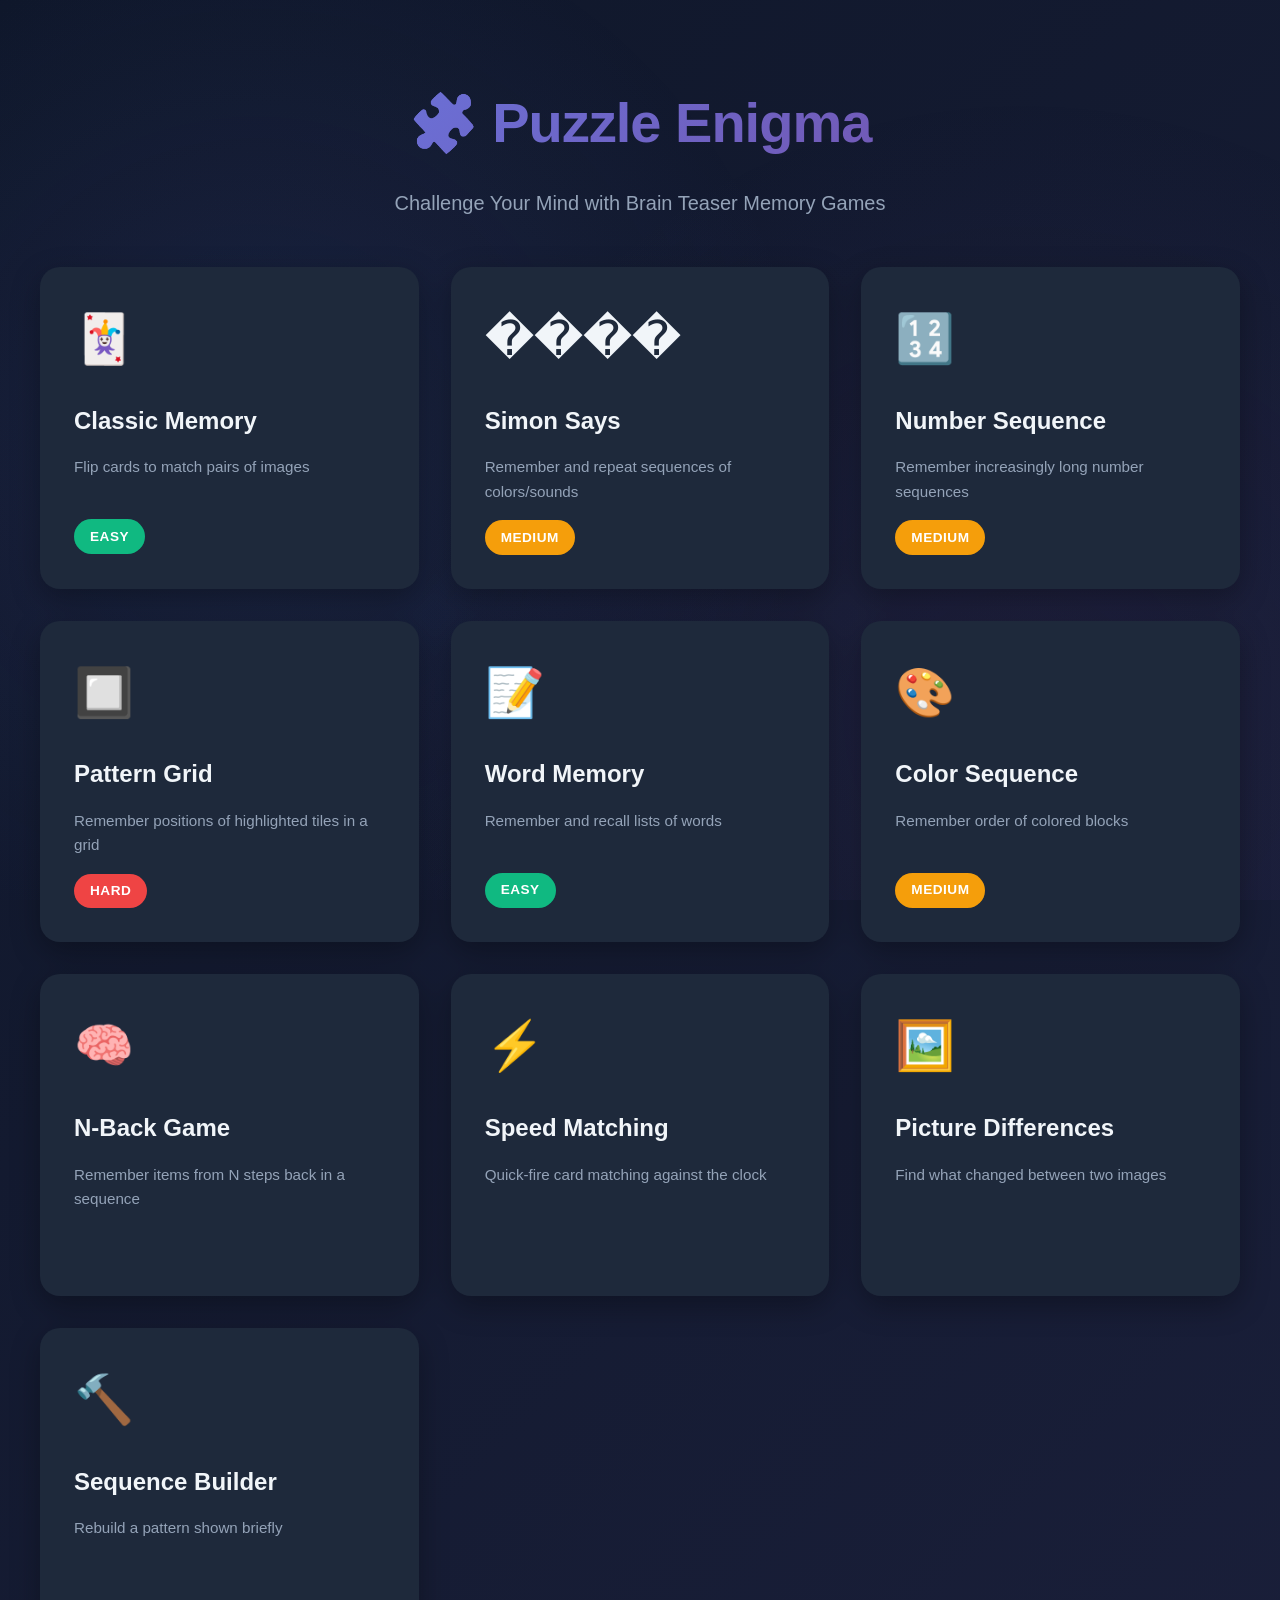
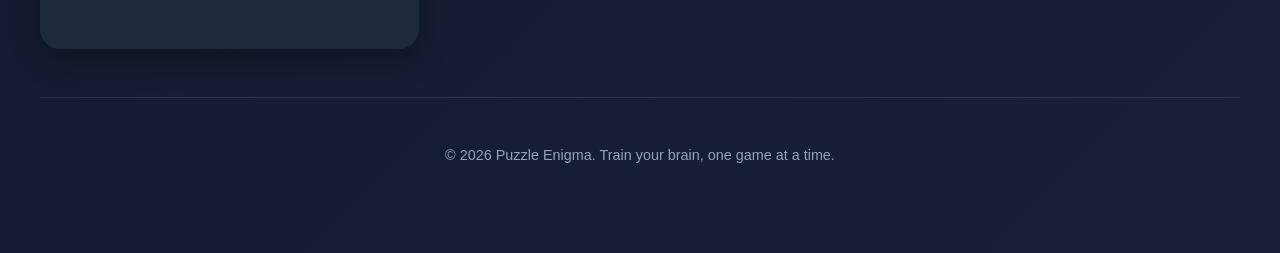
==== index.html @ 1c140a5d "Initial commit" ====
<!DOCTYPE html>
<html lang="en">
<head>
    <meta charset="UTF-8">
    <meta name="viewport" content="width=device-width, initial-scale=1.0">
    <title>Puzzle Enigma - Brain Teaser Memory Games</title>
    <link rel="stylesheet" href="style.css">
</head>
<body>
    <div class="container">
        <header>
            <h1 class="title">🧩 Puzzle Enigma</h1>
            <p class="subtitle">Challenge Your Mind with Brain Teaser Memory Games</p>
        </header>

        <main class="games-grid">
            <div class="game-card" data-game="pairs">
                <div class="game-icon">🃏</div>
                <h3>Classic Memory</h3>
                <p>Flip cards to match pairs of images</p>
                <div class="difficulty">Easy</div>
            </div>

            <div class="game-card" data-game="simon">
                <div class="game-icon">����</div>
                <h3>Simon Says</h3>
                <p>Remember and repeat sequences of colors/sounds</p>
                <div class="difficulty">Medium</div>
            </div>

            <div class="game-card" data-game="number-sequence">
                <div class="game-icon">🔢</div>
                <h3>Number Sequence</h3>
                <p>Remember increasingly long number sequences</p>
                <div class="difficulty">Medium</div>
            </div>

            <div class="game-card" data-game="pattern-grid">
                <div class="game-icon">🔲</div>
                <h3>Pattern Grid</h3>
                <p>Remember positions of highlighted tiles in a grid</p>
                <div class="difficulty">Hard</div>
            </div>

            <div class="game-card" data-game="word-memory">
                <div class="game-icon">📝</div>
                <h3>Word Memory</h3>
                <p>Remember and recall lists of words</p>
                <div class="difficulty">Easy</div>
            </div>

            <div class="game-card" data-game="color-sequence">
                <div class="game-icon">🎨</div>
                <h3>Color Sequence</h3>
                <p>Remember order of colored blocks</p>
                <div class="difficulty">Medium</div>
            </div>

            <div class="game-card" data-game="n-back">
                <div class="game-icon">🧠</div>
                <h3>N-Back Game</h3>
                <p>Remember items from N steps back in a sequence</p>
                <div class="difficulty">Expert</div>
            </div>

            <div class="game-card" data-game="speed-matching">
                <div class="game-icon">⚡</div>
                <h3>Speed Matching</h3>
                <p>Quick-fire card matching against the clock</p>
                <div class="difficulty">Hard</div>
            </div>

            <div class="game-card" data-game="picture-differences">
                <div class="game-icon">🖼️</div>
                <h3>Picture Differences</h3>
                <p>Find what changed between two images</p>
                <div class="difficulty">Medium</div>
            </div>

            <div class="game-card" data-game="sequence-builder">
                <div class="game-icon">🔨</div>
                <h3>Sequence Builder</h3>
                <p>Rebuild a pattern shown briefly</p>
                <div class="difficulty">Hard</div>
            </div>
        </main>

        <footer>
            <p>&copy; 2026 Puzzle Enigma. Train your brain, one game at a time.</p>
        </footer>
    </div>

    <script src="script.js"></script>
</body>
</html>
---- style.css ----
it* {
    margin: 0;
    padding: 0;
    box-sizing: border-box;
}

:root {
    --primary-color: #667eea;
    --primary-dark: #5568d3;
    --secondary-color: #764ba2;
    --bg-color: #0f172a;
    --surface-color: #1e293b;
    --text-color: #f1f5f9;
    --text-muted: #94a3b8;
    --accent-easy: #10b981;
    --accent-medium: #f59e0b;
    --accent-hard: #ef4444;
    --accent-expert: #8b5cf6;
    --shadow: 0 10px 30px rgba(0, 0, 0, 0.3);
    --shadow-hover: 0 15px 40px rgba(102, 126, 234, 0.4);
}

body {
    font-family: -apple-system, BlinkMacSystemFont, 'Segoe UI', Roboto, Oxygen, Ubuntu, Cantarell, sans-serif;
    background: linear-gradient(135deg, var(--bg-color) 0%, #1a1f3a 100%);
    color: var(--text-color);
    min-height: 100vh;
    line-height: 1.6;
    overflow-x: hidden;
}

body::before {
    content: '';
    position: fixed;
    top: 0;
    left: 0;
    width: 100%;
    height: 100%;
    background:
        radial-gradient(circle at 20% 50%, rgba(102, 126, 234, 0.1) 0%, transparent 50%),
        radial-gradient(circle at 80% 80%, rgba(118, 75, 162, 0.1) 0%, transparent 50%);
    pointer-events: none;
    z-index: 0;
}

.container {
    position: relative;
    max-width: 1400px;
    margin: 0 auto;
    padding: 2rem;
    z-index: 1;
}

header {
    text-align: center;
    margin-bottom: 3rem;
    animation: fadeInDown 0.8s ease-out;
}

.title {
    font-size: 3.5rem;
    font-weight: 800;
    background: linear-gradient(135deg, var(--primary-color), var(--secondary-color));
    -webkit-background-clip: text;
    -webkit-text-fill-color: transparent;
    background-clip: text;
    margin-bottom: 0.5rem;
    letter-spacing: -1px;
}

.subtitle {
    font-size: 1.25rem;
    color: var(--text-muted);
    font-weight: 300;
}

.games-grid {
    display: grid;
    grid-template-columns: repeat(auto-fit, minmax(280px, 1fr));
    gap: 2rem;
    margin-bottom: 3rem;
    animation: fadeInUp 0.8s ease-out 0.2s both;
}

.game-card {
    background: var(--surface-color);
    border-radius: 20px;
    padding: 2rem;
    cursor: pointer;
    transition: all 0.3s cubic-bezier(0.4, 0, 0.2, 1);
    border: 2px solid transparent;
    box-shadow: var(--shadow);
    position: relative;
    overflow: hidden;
}

.game-card::before {
    content: '';
    position: absolute;
    top: 0;
    left: 0;
    width: 100%;
    height: 100%;
    background: linear-gradient(135deg, var(--primary-color), var(--secondary-color));
    opacity: 0;
    transition: opacity 0.3s ease;
    z-index: 0;
}

.game-card:hover::before {
    opacity: 0.1;
}

.game-card:hover {
    transform: translateY(-8px);
    box-shadow: var(--shadow-hover);
    border-color: var(--primary-color);
}

.game-card > * {
    position: relative;
    z-index: 1;
}

.game-icon {
    font-size: 3rem;
    margin-bottom: 1rem;
    transition: transform 0.3s ease;
}

.game-card:hover .game-icon {
    transform: scale(1.1) rotate(5deg);
}

.game-card h3 {
    font-size: 1.5rem;
    margin-bottom: 0.5rem;
    color: var(--text-color);
    font-weight: 700;
}

.game-card p {
    color: var(--text-muted);
    font-size: 0.95rem;
    margin-bottom: 1rem;
    min-height: 3rem;
}

.difficulty {
    display: inline-block;
    padding: 0.4rem 1rem;
    border-radius: 20px;
    font-size: 0.85rem;
    font-weight: 600;
    text-transform: uppercase;
    letter-spacing: 0.5px;
}

.difficulty {
    background: var(--accent-medium);
    color: white;
}

.game-card[data-game="pairs"] .difficulty,
.game-card[data-game="word-memory"] .difficulty {
    background: var(--accent-easy);
}

.game-card[data-game="pattern-grid"] .difficulty,
.game-card[data-game="speed-matching"] .difficulty,
.game-card[data-game="sequence-builder"] .difficulty {
    background: var(--accent-hard);
}

.game-card[data-game="n-back"] .difficulty {
    background: var(--accent-expert);
}

footer {
    text-align: center;
    padding: 2rem 0;
    color: var(--text-muted);
    font-size: 0.9rem;
    border-top: 1px solid rgba(255, 255, 255, 0.1);
    animation: fadeIn 0.8s ease-out 0.4s both;
}

/* Animations */
@keyframes fadeInDown {
    from {
        opacity: 0;
        transform: translateY(-30px);
    }
    to {
        opacity: 1;
        transform: translateY(0);
    }
}

@keyframes fadeInUp {
    from {
        opacity: 0;
        transform: translateY(30px);
    }
    to {
        opacity: 1;
        transform: translateY(0);
    }
}

@keyframes fadeIn {
    from {
        opacity: 0;
    }
    to {
        opacity: 1;
    }
}

/* Responsive Design */
@media (max-width: 768px) {
    .container {
        padding: 1.5rem;
    }

    .title {
        font-size: 2.5rem;
    }

    .subtitle {
        font-size: 1rem;
    }

    .games-grid {
        grid-template-columns: 1fr;
        gap: 1.5rem;
    }

    .game-card {
        padding: 1.5rem;
    }
}

@media (max-width: 480px) {
    .title {
        font-size: 2rem;
    }

    .game-card h3 {
        font-size: 1.25rem;
    }
}
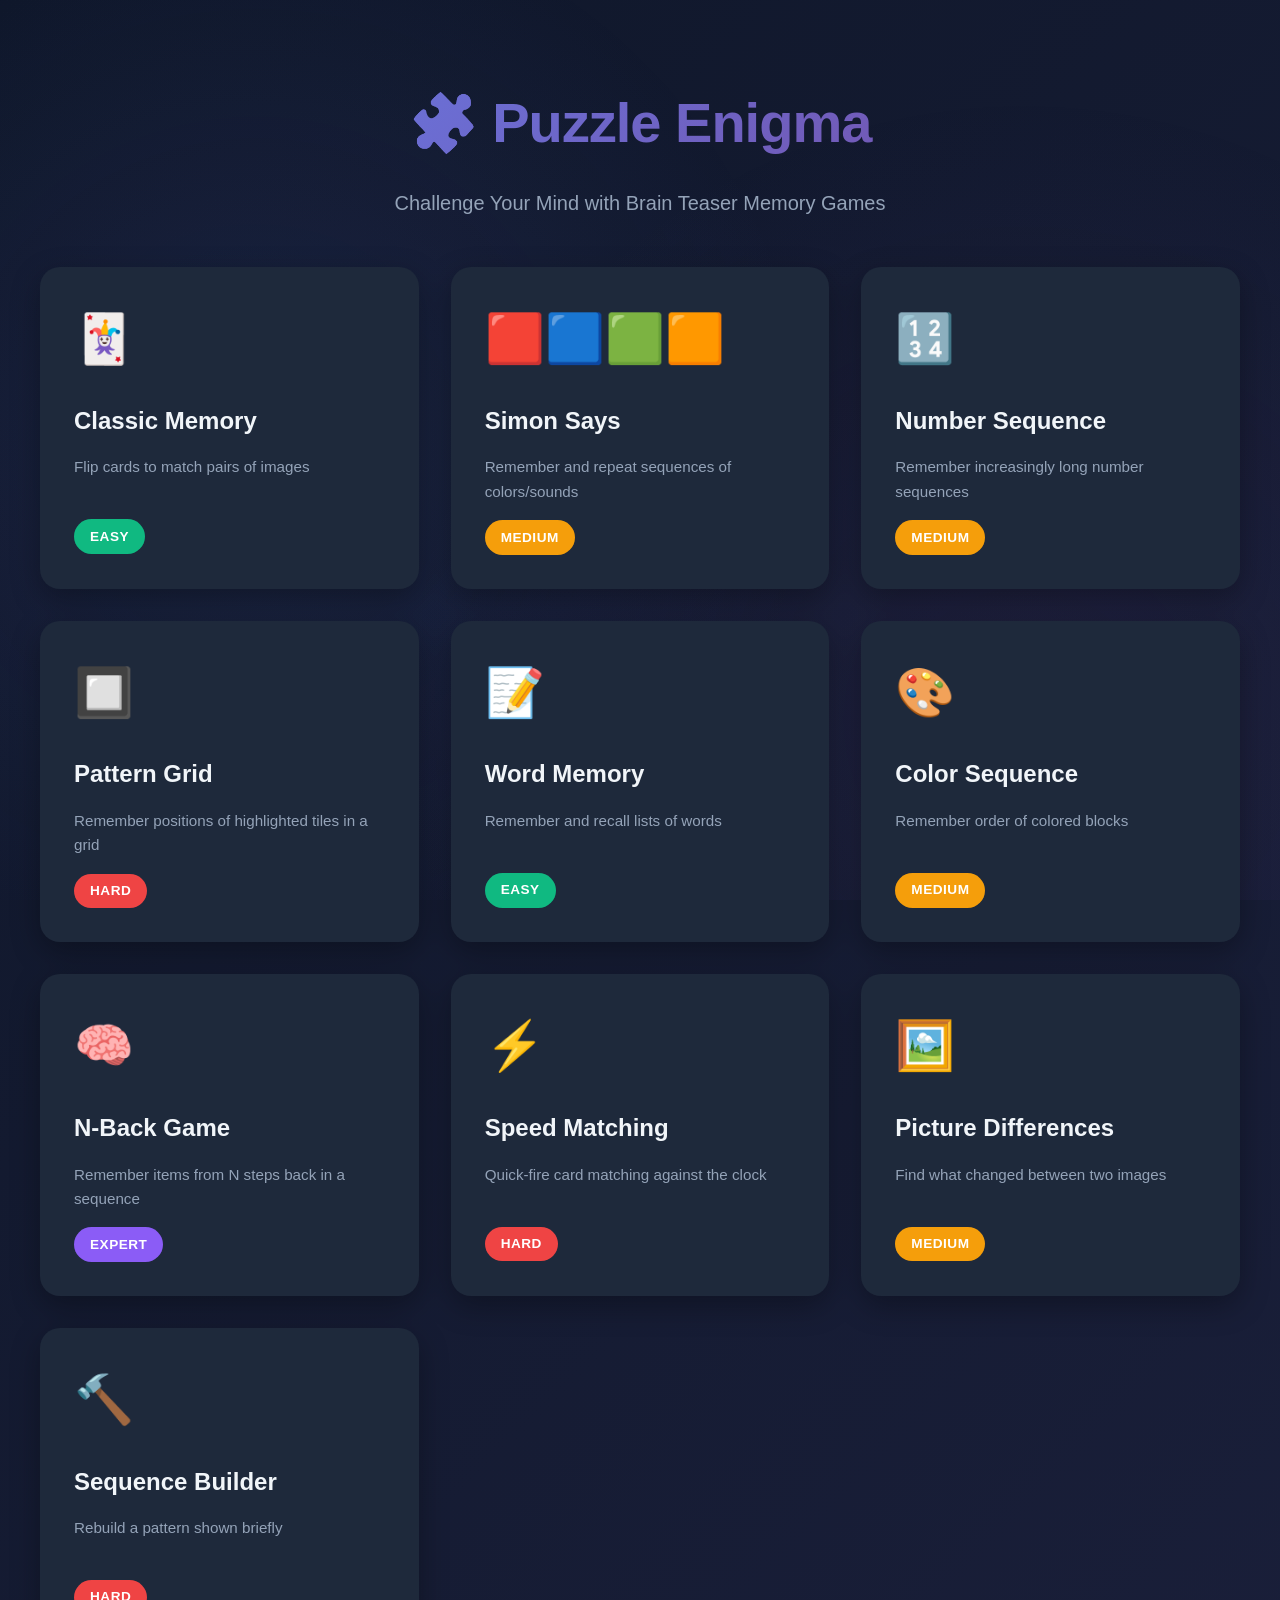
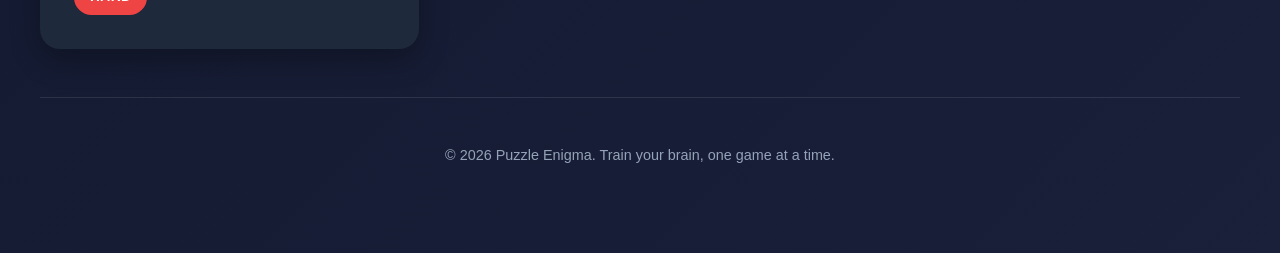
==== commit c8816980: "Bug fixes" ====
--- a/index.html
+++ b/index.html
@@ -22,7 +22,7 @@
             </div>
 
             <div class="game-card" data-game="simon">
-                <div class="game-icon">����</div>
+                <div class="game-icon">🟥🟦🟩🟧</div>
                 <h3>Simon Says</h3>
                 <p>Remember and repeat sequences of colors/sounds</p>
                 <div class="difficulty">Medium</div>
